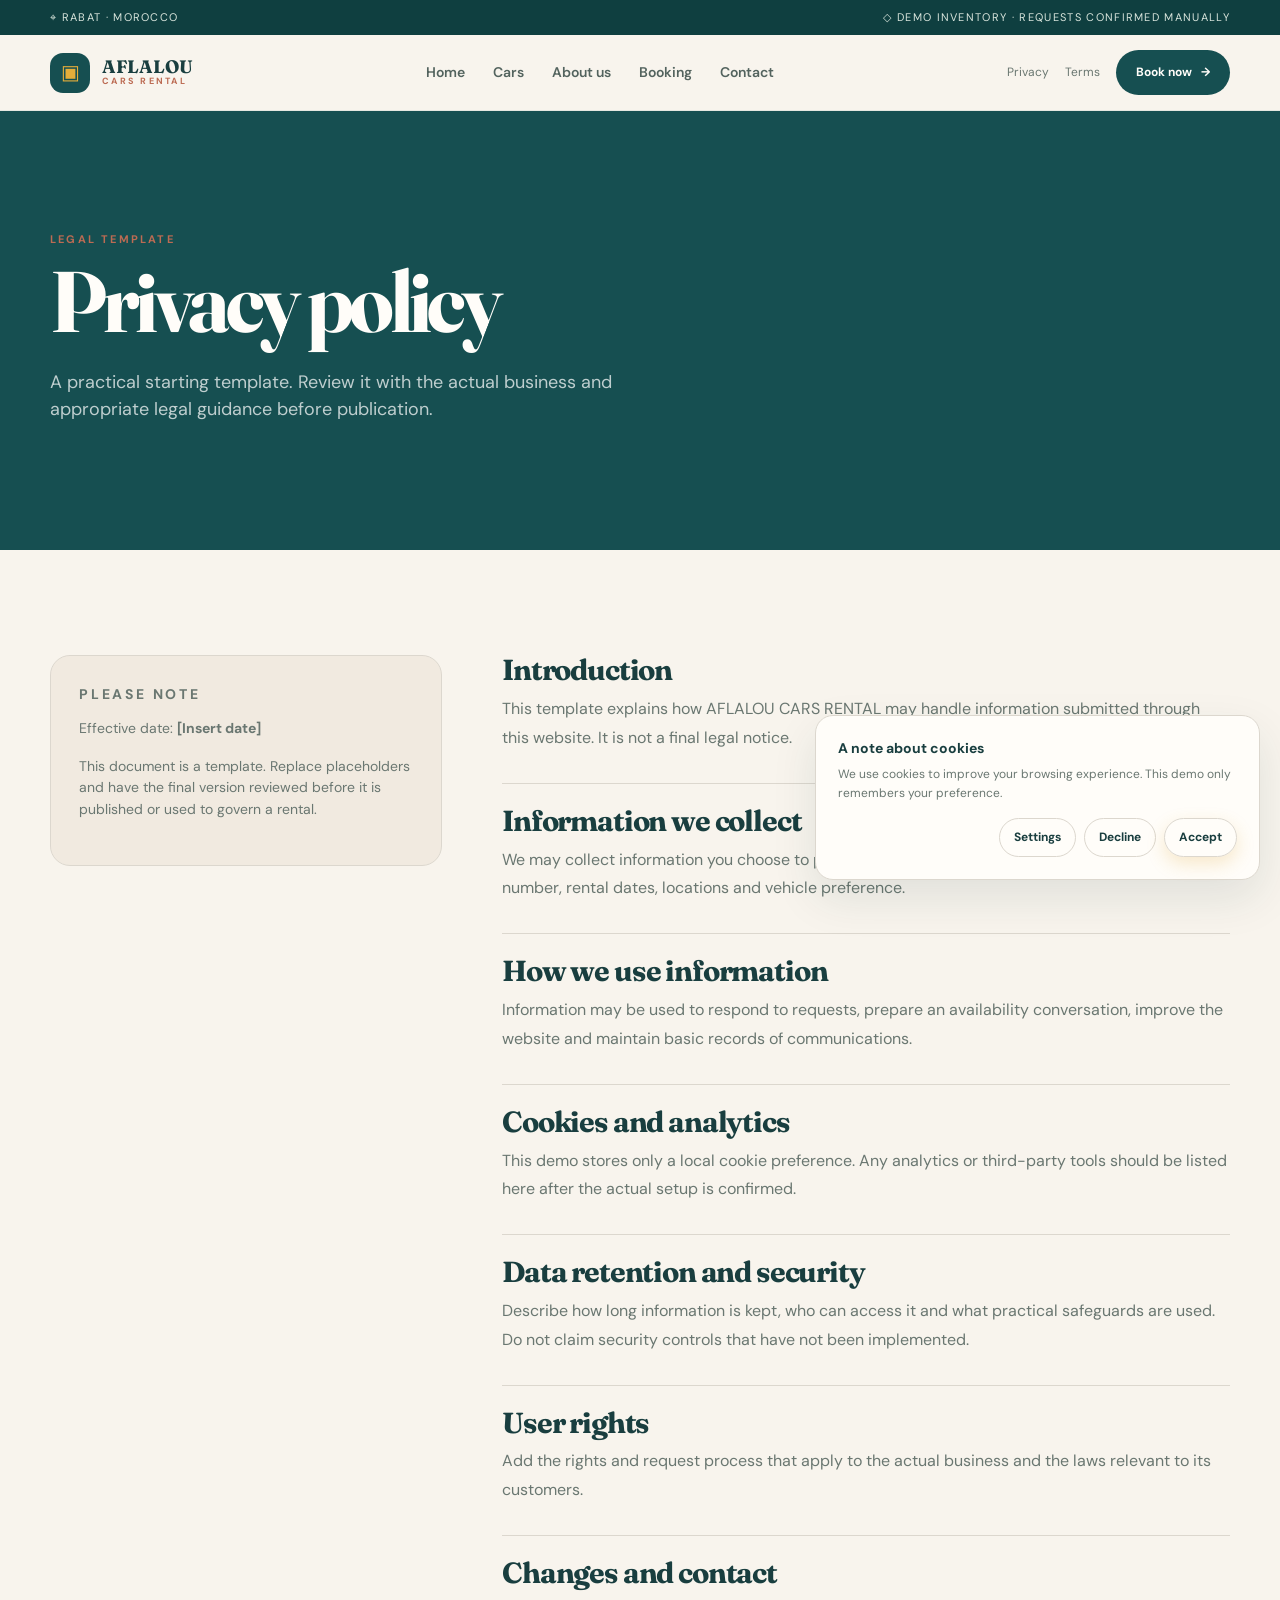
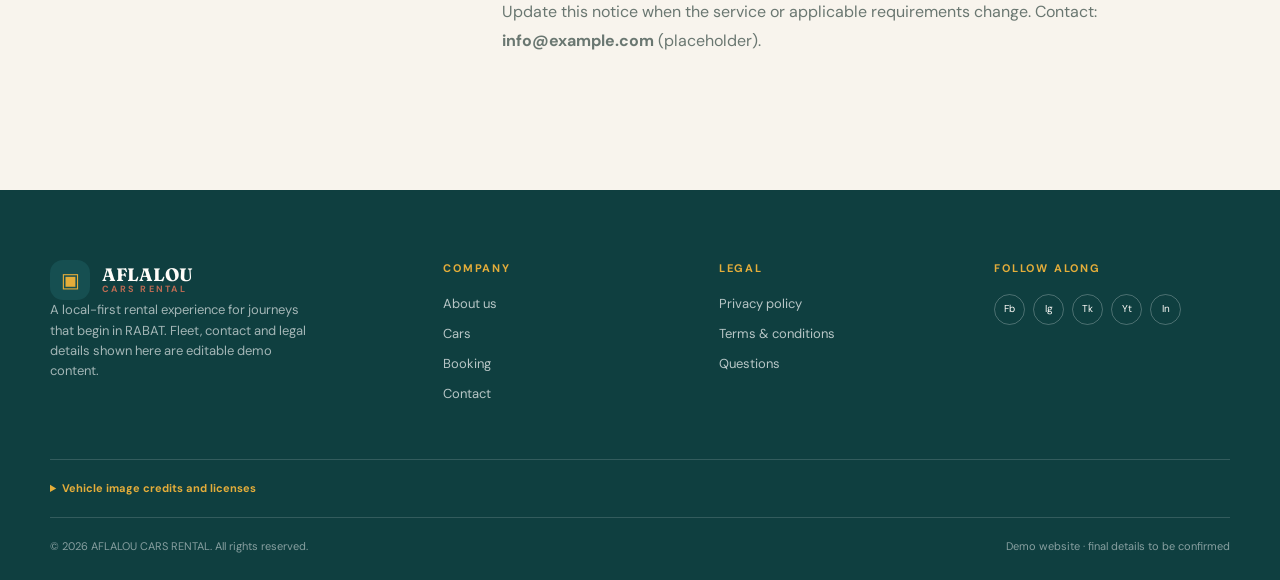
==== privacy-policy.html @ 44a43e71 "Add files via upload" ====
<!doctype html>
<html lang="en">
<head><meta charset="utf-8"><meta name="viewport" content="width=device-width, initial-scale=1"><meta name="description" content="Editable privacy policy template for the AFLALOU CARS RENTAL website."><title>Privacy policy | AFLALOU CARS RENTAL</title><link rel="stylesheet" href="css/style.css"></head>
<body data-page="legal"><div id="site-header"></div><main><section class="page-hero"><div class="container"><p class="eyebrow">Legal template</p><h1>Privacy policy</h1><p>A practical starting template. Review it with the actual business and appropriate legal guidance before publication.</p></div></section><section class="section"><div class="container legal-layout"><aside class="notice-card"><p class="eyebrow">Please note</p><p>Effective date: <strong>[Insert date]</strong></p><p>This document is a template. Replace placeholders and have the final version reviewed before it is published or used to govern a rental.</p></aside><div class="legal-copy"><h2>Introduction</h2><p>This template explains how AFLALOU CARS RENTAL may handle information submitted through this website. It is not a final legal notice.</p><h2>Information we collect</h2><p>We may collect information you choose to provide, such as your name, email address, phone number, rental dates, locations and vehicle preference.</p><h2>How we use information</h2><p>Information may be used to respond to requests, prepare an availability conversation, improve the website and maintain basic records of communications.</p><h2>Cookies and analytics</h2><p>This demo stores only a local cookie preference. Any analytics or third-party tools should be listed here after the actual setup is confirmed.</p><h2>Data retention and security</h2><p>Describe how long information is kept, who can access it and what practical safeguards are used. Do not claim security controls that have not been implemented.</p><h2>User rights</h2><p>Add the rights and request process that apply to the actual business and the laws relevant to its customers.</p><h2>Changes and contact</h2><p>Update this notice when the service or applicable requirements change. Contact: <strong>info@example.com</strong> (placeholder).</p></div></div></section></main><div id="site-footer"></div><div id="cookie-banner" class="cookie-banner" hidden><strong>A note about cookies</strong><p>We use cookies to improve your browsing experience. This demo only remembers your preference.</p><div><button class="button button-small" data-cookie="settings">Settings</button><button class="button button-small" data-cookie="decline">Decline</button><button class="button button-small button-gold" data-cookie="accept">Accept</button></div></div><script src="js/script.js"></script></body></html>
---- css/style.css ----
@import url('https://fonts.googleapis.com/css2?family=DM+Sans:wght@400;500;600;700&family=Fraunces:opsz,wght@9..144,600;9..144,700&display=swap');

:root{--ink:#164f51;--ink-deep:#0f3f40;--gold:#e4ad3a;--gold-light:#f0c65d;--clay:#bc6b53;--paper:#f8f4ed;--paper-2:#f1eae0;--text:#193e3f;--muted:#6a7771;--line:#dcd7ce;--white:#fffdf9;--shadow:0 18px 45px rgba(16,55,54,.1);--display:Fraunces,Georgia,serif;--sans:'DM Sans',Arial,sans-serif}
*{box-sizing:border-box}html{scroll-behavior:smooth}body{margin:0;background:var(--paper);color:var(--text);font-family:var(--sans);line-height:1.55;overflow-x:hidden}img{display:block;max-width:100%}a{color:inherit;text-decoration:none}button,input,select,textarea{font:inherit}button{cursor:pointer}p{margin:0 0 1rem}.container{width:min(1180px,calc(100% - 40px));margin:auto}.topbar{background:var(--ink-deep);color:#d9e5dc;font-size:11px;letter-spacing:.12em;text-transform:uppercase}.topbar-inner{display:flex;justify-content:space-between;padding:9px 0}.site-header{position:sticky;top:0;z-index:20;background:rgba(248,244,237,.96);border-bottom:1px solid rgba(22,79,81,.08);backdrop-filter:blur(12px)}.nav-inner{display:flex;align-items:center;justify-content:space-between;gap:20px;min-height:75px}.brand{display:flex;align-items:center;gap:12px}.brand-mark{display:grid;place-items:center;width:40px;height:40px;border-radius:13px;background:var(--ink);color:var(--gold);font-size:20px}.brand-name{font-family:var(--display);font-weight:700;font-size:18px;line-height:1.05}.brand-name small{display:block;color:var(--clay);font-family:var(--sans);font-size:9px;letter-spacing:.25em;text-transform:uppercase}.nav-links{display:flex;align-items:center;gap:28px;font-size:14px;font-weight:600;color:#53635e}.nav-links a:hover,.nav-links a.active{color:var(--clay)}.nav-legal{display:flex;align-items:center;gap:16px;font-size:12px;color:var(--muted)}.menu-button{display:none;width:42px;height:42px;border:1px solid var(--line);border-radius:50%;background:transparent;color:var(--ink);font-size:22px}.mobile-menu{display:none}.button{display:inline-flex;align-items:center;justify-content:center;gap:9px;border:0;border-radius:999px;padding:13px 20px;font-weight:700;transition:transform .2s,background .2s,box-shadow .2s}.button:hover{transform:translateY(-2px)}.button-gold{background:var(--gold);color:var(--ink-deep);box-shadow:0 7px 18px rgba(218,160,40,.22)}.button-gold:hover{background:var(--gold-light)}.button-ink{background:var(--ink);color:var(--white)}.button-ink:hover{background:var(--ink-deep)}.button-ghost{border:1px solid rgba(255,255,255,.35);color:var(--white);background:transparent}.button-ghost:hover{background:rgba(255,255,255,.1)}.button-small{padding:9px 14px;border:1px solid var(--line);background:transparent;color:var(--text);font-size:12px}.eyebrow{margin-bottom:12px;color:var(--clay);font-size:11px;font-weight:700;letter-spacing:.2em;text-transform:uppercase}.hero{position:relative;overflow:hidden;background:linear-gradient(90deg,rgba(15,63,64,.97) 0%,rgba(15,63,64,.79) 48%,rgba(15,63,64,.38)),url('../assets/images/cars/dacia-duster-iii.jpg') center/cover; color:var(--white)}.hero-grid{display:grid;grid-template-columns:1.1fr .9fr;align-items:center;min-height:635px;gap:70px}.hero h1,.page-hero h1{margin:0;font-family:var(--display);font-size:clamp(55px,7vw,94px);line-height:.97;letter-spacing:-.05em}.hero h1 em{color:var(--gold);font-style:normal}.hero-text{max-width:560px;margin:28px 0;color:rgba(255,253,249,.74);font-size:18px}.actions{display:flex;flex-wrap:wrap;gap:12px}.hero-note{max-width:300px;margin-left:auto;border:1px solid rgba(255,255,255,.2);border-radius:20px;padding:24px;background:rgba(15,63,64,.3);backdrop-filter:blur(8px)}.hero-note .eyebrow{color:var(--gold)}.display-small{font-family:var(--display);font-size:27px;line-height:1.12}.hero-note small{color:rgba(255,255,255,.58)}.booking-strip{position:relative;z-index:2;margin-top:-35px}.booking-strip .container{background:var(--white);border:1px solid var(--line);border-radius:20px;padding:22px;box-shadow:var(--shadow)}.section-heading{display:flex;align-items:end;justify-content:space-between;gap:24px;margin-bottom:35px}.section-heading.compact{align-items:start;margin-bottom:18px}.section-heading.centered{display:block;text-align:center;max-width:650px;margin-left:auto;margin-right:auto}.section-heading h2,.section h2,.cta-section h2{margin:0 0 12px;font-family:var(--display);font-size:clamp(36px,4.5vw,60px);line-height:1.03;letter-spacing:-.04em}.section-heading p:not(.eyebrow){max-width:600px;color:var(--muted)}.quick-form{display:grid;grid-template-columns:1.1fr 1.1fr 1fr 1fr 1fr auto;gap:10px;align-items:end}.quick-form label,.filter-bar label,.form-card label{display:grid;gap:7px;color:var(--muted);font-size:11px;font-weight:700;letter-spacing:.04em}.quick-form input,.quick-form select,.filter-bar input,.filter-bar select,.form-card input,.form-card select,.form-card textarea{width:100%;border:1px solid var(--line);border-radius:12px;background:var(--paper);color:var(--text);padding:12px 13px;outline:none}.quick-form input:focus,.quick-form select:focus,.filter-bar input:focus,.filter-bar select:focus,.form-card input:focus,.form-card select:focus,.form-card textarea:focus{border-color:var(--clay);box-shadow:0 0 0 3px rgba(188,107,83,.13)}.form-message{min-height:20px;margin:10px 0 0;color:var(--clay);font-size:13px}.section{padding:105px 0}.section-tint{background:var(--paper-2)}.section-dark{background:var(--ink);color:var(--white)}.text-link{color:var(--clay);font-size:13px;font-weight:700;white-space:nowrap}.text-link span{margin-left:6px}.car-grid{display:grid;grid-template-columns:repeat(3,1fr);gap:20px}.car-card{overflow:hidden;border:1px solid var(--line);border-radius:18px;background:var(--white);transition:transform .25s,box-shadow .25s}.car-card:hover{transform:translateY(-5px);box-shadow:var(--shadow)}.car-image{position:relative;aspect-ratio:1.35;overflow:hidden;background:var(--paper-2)}.car-image img{width:100%;height:100%;object-fit:cover;transition:transform .5s}.car-card:hover .car-image img{transform:scale(1.04)}.car-tag{position:absolute;top:14px;left:14px;border-radius:999px;padding:6px 10px;background:rgba(255,253,249,.9);color:var(--ink);font-size:10px;font-weight:700;letter-spacing:.12em;text-transform:uppercase}.car-body{padding:20px}.car-body h3{margin:0;font-family:var(--display);font-size:27px;line-height:1.05}.car-category{margin:5px 0 16px;color:var(--clay);font-size:12px;font-weight:700}.car-specs{display:flex;flex-wrap:wrap;gap:8px;margin-bottom:20px}.car-specs span{padding:5px 8px;border-radius:6px;background:var(--paper-2);color:var(--muted);font-size:11px}.car-footer{display:flex;align-items:end;justify-content:space-between;gap:12px;border-top:1px solid var(--line);padding-top:14px}.price strong{display:block;font-family:var(--display);font-size:25px}.price small{color:var(--muted);font-size:11px}.card-actions{display:flex;gap:8px}.card-actions button{border:0;background:transparent;color:var(--clay);font-size:12px;font-weight:700}.card-actions .book-link{padding:9px 12px;border-radius:999px;background:var(--ink);color:var(--white)}.feature-grid{display:grid;grid-template-columns:repeat(4,1fr);gap:16px}.feature-card{padding:26px;border:1px solid var(--line);border-radius:16px;background:var(--white)}.feature-icon{display:grid;place-items:center;width:38px;height:38px;margin-bottom:28px;border-radius:11px;background:var(--gold);color:var(--ink);font-weight:700}.feature-card h3,.steps h3{margin:0 0 8px;font-family:var(--display);font-size:24px}.feature-card p,.steps p{margin:0;color:var(--muted);font-size:14px}.split-section{display:grid;grid-template-columns:1fr 1fr;gap:80px;align-items:center}.lead{color:var(--muted);font-size:17px;line-height:1.75}.steps{display:grid;gap:20px}.steps article{display:grid;grid-template-columns:54px 1fr;gap:18px;align-items:start;padding:20px 0;border-bottom:1px solid var(--line)}.steps article>span{font-family:var(--display);font-size:25px;color:var(--gold)}.about-preview .lead,.section-dark .lead{color:rgba(255,255,255,.68)}.image-card{position:relative;overflow:hidden;min-height:430px;border-radius:22px;background:var(--ink-deep)}.image-card img{width:100%;height:100%;min-height:430px;object-fit:cover;opacity:.78}.image-caption{position:absolute;right:24px;bottom:24px;left:24px;color:var(--white)}.image-caption span{display:block;margin-bottom:8px;color:var(--gold);font-size:11px;font-weight:700;letter-spacing:.17em;text-transform:uppercase}.image-caption strong{font-family:var(--display);font-size:36px;line-height:1}.stats{display:flex;gap:55px;border-top:1px solid rgba(255,255,255,.16);margin:30px 0;padding-top:24px}.stats strong,.stats-large strong{display:block;color:var(--gold);font-family:var(--display);font-size:42px}.stats small,.stats-large span{display:block;color:rgba(255,255,255,.62);font-size:12px}.faq-layout{display:grid;grid-template-columns:.8fr 1.2fr;gap:80px}.faq-list details{border-top:1px solid var(--line);padding:20px 0}.faq-list summary{display:flex;justify-content:space-between;cursor:pointer;font-family:var(--display);font-size:22px;list-style:none}.faq-list summary::-webkit-details-marker{display:none}.faq-list details[open] summary span{transform:rotate(45deg)}.faq-list summary span{font-family:var(--sans);font-size:24px;transition:transform .2s}.faq-list details p{max-width:600px;margin:15px 30px 0 0;color:var(--muted)}.cta-section{background:var(--gold);padding:65px 0}.cta-inner{display:flex;align-items:center;justify-content:space-between;gap:30px}.cta-section h2{max-width:650px;color:var(--ink);font-size:48px}.page-hero{padding:120px 0 110px;background:var(--ink);color:var(--white)}.page-hero h1{max-width:800px;font-size:clamp(52px,7vw,86px)}.page-hero p:not(.eyebrow){max-width:640px;margin-top:25px;color:rgba(255,255,255,.72);font-size:18px}.filter-bar{display:grid;grid-template-columns:1.4fr repeat(4,1fr);gap:10px;padding:18px;border:1px solid var(--line);border-radius:16px;background:var(--white);box-shadow:var(--shadow);margin-bottom:40px}.results-count{margin-bottom:20px;color:var(--muted);font-size:13px}.booking-layout,.contact-layout{display:grid;grid-template-columns:1.15fr .85fr;align-items:start;gap:30px}.form-card,.estimate-card,.notice-card{border:1px solid var(--line);border-radius:20px;background:var(--white);padding:28px;box-shadow:0 10px 25px rgba(16,55,54,.04)}.form-card{display:grid;gap:17px}.form-card-heading{display:flex;gap:15px;align-items:center;margin-bottom:10px}.form-card-heading h2{font-size:34px;margin:0 0 3px}.form-card-heading p{margin:0;color:var(--muted);font-size:12px}.number-badge{display:grid;place-items:center;width:38px;height:38px;border-radius:50%;background:var(--ink);color:var(--gold);font-weight:700}.form-grid{display:grid;grid-template-columns:1fr 1fr;gap:16px}.check-row{display:flex!important;grid-template-columns:none!important;align-items:flex-start;gap:10px}.check-row input{width:17px;margin-top:3px}.check-row a{color:var(--clay);text-decoration:underline}.estimate-card{position:sticky;top:100px;background:var(--ink);color:var(--white)}.estimate-card h2{font-size:35px;color:var(--white)}.estimate-row,.estimate-total{display:flex;justify-content:space-between;gap:20px;padding:16px 0;border-bottom:1px solid rgba(255,255,255,.15);font-size:14px}.estimate-row span{color:rgba(255,255,255,.6)}.estimate-total{align-items:end;padding-top:25px;border:0}.estimate-total strong{color:var(--gold);font-family:var(--display);font-size:32px}.fine-print{color:rgba(255,255,255,.58);font-size:12px}.error-message{min-height:20px;margin:0;color:#b04d44;font-size:13px}.contact-details h2{max-width:440px}.contact-item{display:flex;gap:15px;margin-top:28px}.contact-item>span{display:grid;place-items:center;width:37px;height:37px;border-radius:11px;background:var(--gold);color:var(--ink);font-weight:700}.contact-item strong{display:block}.contact-item p{margin:3px 0 0;color:var(--muted);font-size:14px}.muted{color:var(--muted);font-weight:400}.legal-layout{display:grid;grid-template-columns:.7fr 1.3fr;gap:60px;align-items:start}.notice-card{position:sticky;top:100px;background:var(--paper-2);box-shadow:none}.notice-card p{color:var(--muted);font-size:14px}.legal-copy h2{margin:0 0 10px;padding-top:22px;border-top:1px solid var(--line);font-family:var(--display);font-size:29px}.legal-copy h2:first-child{padding-top:0;border-top:0}.legal-copy p{margin:0 0 30px;color:var(--muted);line-height:1.8}.stats-large{display:grid;grid-template-columns:repeat(4,1fr);gap:20px}.stats-large>div{padding:25px;border-top:2px solid var(--gold)}.stats-large span{color:var(--muted)}.stats-large small{font-size:11px}.site-footer{background:var(--ink-deep);color:var(--white);padding:70px 0 25px}.footer-grid{display:grid;grid-template-columns:1.5fr repeat(3,1fr);gap:40px;padding-bottom:55px}.footer-copy{max-width:270px;color:rgba(255,255,255,.62);font-size:13px}.footer-title{margin-bottom:16px;color:var(--gold);font-size:11px;font-weight:700;letter-spacing:.16em;text-transform:uppercase}.footer-links{display:grid;gap:10px;color:rgba(255,255,255,.7);font-size:13px}.footer-links a:hover{color:var(--gold)}.social-links{display:flex;flex-wrap:wrap;gap:8px}.social-links a{display:grid;place-items:center;width:31px;height:31px;border:1px solid rgba(255,255,255,.25);border-radius:50%;font-size:10px}.social-links a:hover{background:var(--gold);color:var(--ink)}.footer-bottom{display:flex;justify-content:space-between;gap:20px;border-top:1px solid rgba(255,255,255,.15);padding-top:20px;color:rgba(255,255,255,.5);font-size:11px}.cookie-banner{position:fixed;right:20px;bottom:20px;z-index:50;width:min(445px,calc(100% - 30px));padding:22px;border:1px solid var(--line);border-radius:18px;background:var(--white);box-shadow:var(--shadow);font-size:13px}.cookie-banner strong{display:block;font-size:14px}.cookie-banner p{margin:6px 0 16px;color:var(--muted);font-size:12px}.cookie-banner>div{display:flex;justify-content:flex-end;gap:8px}.modal-backdrop{position:fixed;inset:0;z-index:60;display:grid;place-items:center;padding:20px;background:rgba(15,63,64,.74)}.modal{width:min(720px,100%);max-height:90vh;overflow:auto;border-radius:22px;background:var(--white);box-shadow:var(--shadow)}.modal-image{width:100%;height:260px;object-fit:cover}.modal-body{padding:25px}.modal-close{float:right;width:34px;height:34px;border:1px solid var(--line);border-radius:50%;background:transparent;color:var(--ink);font-size:20px}.modal h2{margin:0;font-family:var(--display);font-size:42px;line-height:1}.modal-meta{display:flex;flex-wrap:wrap;gap:8px;margin:18px 0}.modal-meta span{border-radius:7px;background:var(--paper-2);padding:7px 9px;color:var(--muted);font-size:12px}.empty-state{grid-column:1/-1;padding:55px;border:1px dashed var(--line);border-radius:16px;text-align:center;color:var(--muted)}
@media(max-width:1000px){.nav-links{gap:16px}.nav-legal{display:none}.quick-form{grid-template-columns:repeat(3,1fr)}.quick-form .button{width:100%}.car-grid{grid-template-columns:repeat(2,1fr)}.feature-grid{grid-template-columns:repeat(2,1fr)}.filter-bar{grid-template-columns:repeat(2,1fr)}.filter-bar label:first-child{grid-column:1/-1}.footer-grid{grid-template-columns:1.5fr repeat(2,1fr)}}
@media(max-width:700px){.container{width:min(560px,calc(100% - 28px));max-width:100%}.topbar{display:none}.nav-inner{min-height:70px}.nav-links,.nav-legal{display:none}.menu-button{display:block}.mobile-menu{position:absolute;top:70px;right:14px;left:14px;display:none;padding:12px;border:1px solid var(--line);border-radius:16px;background:var(--white);box-shadow:var(--shadow)}.mobile-menu.open{display:grid;gap:4px}.mobile-menu a{padding:11px;border-radius:9px;font-weight:600}.mobile-menu a:hover{background:var(--paper-2)}.hero-grid{display:block;min-height:625px;padding:85px 0 120px}.hero h1,.page-hero h1{font-size:clamp(48px,14vw,76px)}.hero-text{font-size:16px}.hero-note{display:none}.booking-strip{margin-top:-26px}.booking-strip .container{padding:18px}.quick-form{grid-template-columns:1fr 1fr}.quick-form label:nth-child(3),.quick-form label:nth-child(4),.quick-form label:nth-child(5),.quick-form .button{grid-column:1/-1}.section{padding:75px 0}.section-heading{display:block}.section-heading .text-link{display:inline-block;margin-top:10px}.section-heading h2,.section h2{font-size:42px}.car-grid,.feature-grid{grid-template-columns:1fr}.split-section,.faq-layout,.booking-layout,.contact-layout,.legal-layout{grid-template-columns:1fr;gap:35px}.image-card,.image-card img{min-height:330px}.cta-inner{display:block}.cta-section h2{font-size:40px;margin-bottom:24px}.page-hero{padding:82px 0 75px}.filter-bar{grid-template-columns:1fr}.filter-bar label:first-child{grid-column:auto}.form-grid{grid-template-columns:1fr}.estimate-card,.notice-card{position:static}.stats-large{grid-template-columns:repeat(2,minmax(0,1fr));}.stats-large div{min-width:0}.footer-grid{grid-template-columns:1fr 1fr;gap:32px}.footer-grid>div:first-child{grid-column:1/-1}.footer-bottom{display:block}.footer-bottom span{display:block;margin-top:8px}.cookie-banner{right:14px;bottom:14px;width:calc(100% - 28px)}.cookie-banner>div{justify-content:stretch}.cookie-banner button{flex:1}.modal-image{height:200px}}

/* Single-page navigation and verified local image overrides. */
.anchor-section{scroll-margin-top:74px}
#site-header{position:sticky;top:-35px;z-index:20}
.car-image img,.modal-image{object-fit:contain}
.success-panel .fine-print,.success-panel .estimate-row span{color:var(--muted)}
@media(max-width:700px){#site-header{top:0}}
@media(max-width:360px){.container{width:calc(100% - 20px)}.quick-form{grid-template-columns:1fr}.quick-form label:nth-child(1),.quick-form label:nth-child(2),.quick-form label:nth-child(3),.quick-form label:nth-child(4),.quick-form label:nth-child(5),.quick-form .button{grid-column:1/-1}.stats-large{grid-template-columns:1fr}.cookie-banner button{flex:1 1 100%}.cookie-banner>div{display:grid;grid-template-columns:1fr}.booking-strip .container,.contact-layout,.legal-layout,.booking-layout{padding-left:14px;padding-right:14px}}@media(prefers-reduced-motion:reduce){html{scroll-behavior:auto}}
.hero{background:linear-gradient(90deg,rgba(15,63,64,.97) 0%,rgba(15,63,64,.79) 48%,rgba(15,63,64,.38)),url('../assets/images/cars/dacia-duster-iii.jpg') center/cover}
.car-image.image-unavailable::after,.modal.image-unavailable::before{content:'Image temporarily unavailable';display:grid;place-items:center;min-height:180px;padding:25px;color:var(--muted);text-align:center}
.photo-credit{color:var(--muted);font-size:11px}.photo-credit a{text-decoration:underline}
.image-credits{border-top:1px solid rgba(255,255,255,.15);padding:20px 0;color:rgba(255,255,255,.62);font-size:11px}.image-credits summary{cursor:pointer;color:var(--gold);font-weight:700}.image-credits ul{columns:2;margin:16px 0;padding-left:18px}.image-credits li{break-inside:avoid;margin-bottom:7px}.image-credits a{text-decoration:underline}.image-credits p{margin:8px 0 0}
@media(max-width:700px){.anchor-section{scroll-margin-top:70px}.image-credits ul{columns:1}}
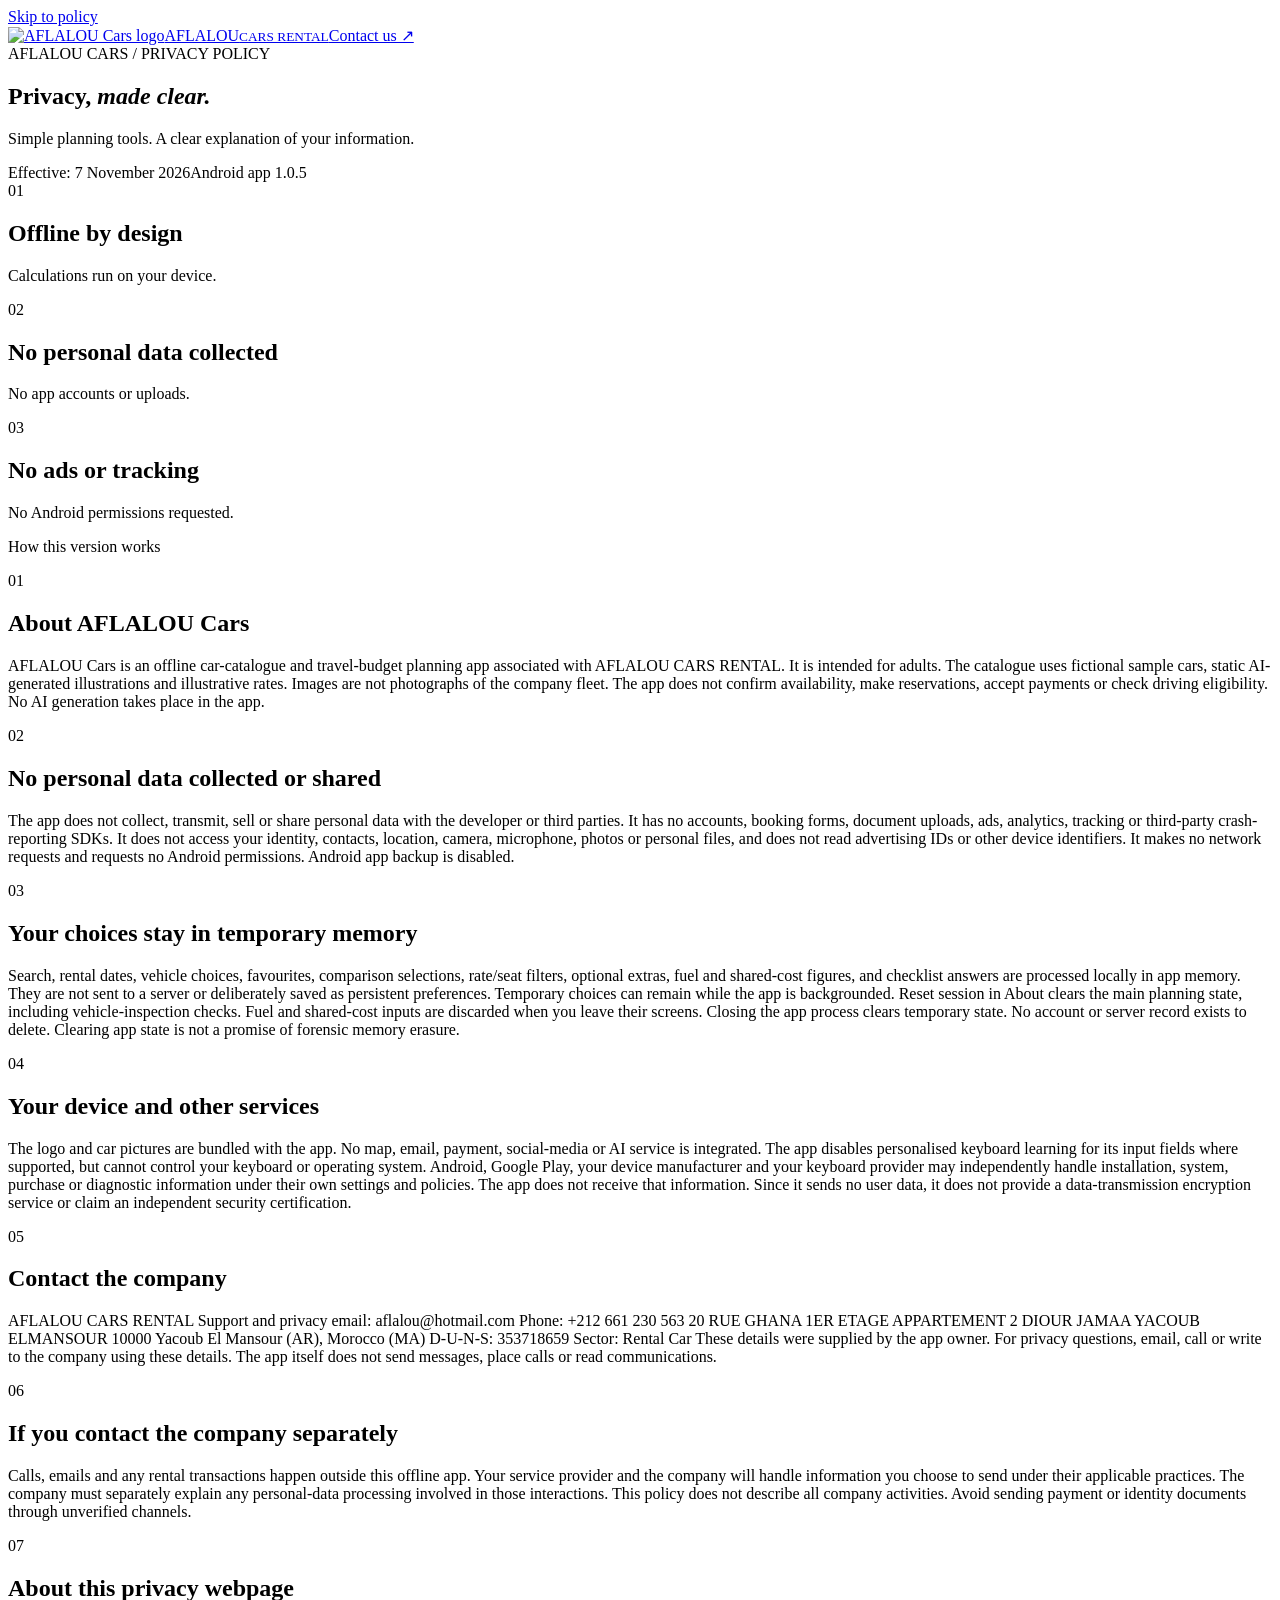
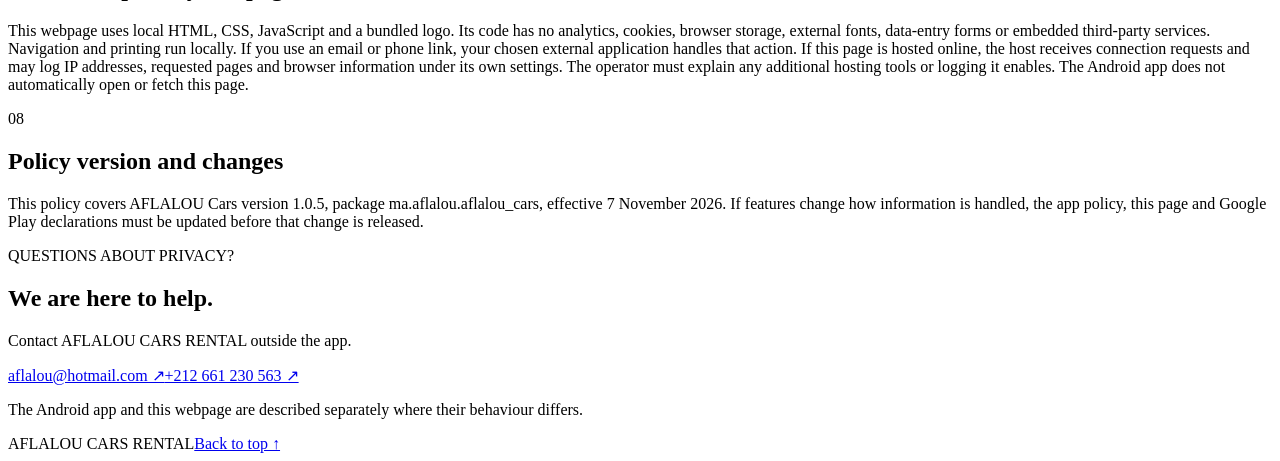
==== commit 364d41ac: "Add files via upload" ====
--- a/privacy-policy.html
+++ b/privacy-policy.html
@@ -1,4 +1,10 @@
-<!doctype html>
-<html lang="en">
-<head><meta charset="utf-8"><meta name="viewport" content="width=device-width, initial-scale=1"><meta name="description" content="Editable privacy policy template for the AFLALOU CARS RENTAL website."><title>Privacy policy | AFLALOU CARS RENTAL</title><link rel="stylesheet" href="css/style.css"></head>
-<body data-page="legal"><div id="site-header"></div><main><section class="page-hero"><div class="container"><p class="eyebrow">Legal template</p><h1>Privacy policy</h1><p>A practical starting template. Review it with the actual business and appropriate legal guidance before publication.</p></div></section><section class="section"><div class="container legal-layout"><aside class="notice-card"><p class="eyebrow">Please note</p><p>Effective date: <strong>[Insert date]</strong></p><p>This document is a template. Replace placeholders and have the final version reviewed before it is published or used to govern a rental.</p></aside><div class="legal-copy"><h2>Introduction</h2><p>This template explains how AFLALOU CARS RENTAL may handle information submitted through this website. It is not a final legal notice.</p><h2>Information we collect</h2><p>We may collect information you choose to provide, such as your name, email address, phone number, rental dates, locations and vehicle preference.</p><h2>How we use information</h2><p>Information may be used to respond to requests, prepare an availability conversation, improve the website and maintain basic records of communications.</p><h2>Cookies and analytics</h2><p>This demo stores only a local cookie preference. Any analytics or third-party tools should be listed here after the actual setup is confirmed.</p><h2>Data retention and security</h2><p>Describe how long information is kept, who can access it and what practical safeguards are used. Do not claim security controls that have not been implemented.</p><h2>User rights</h2><p>Add the rights and request process that apply to the actual business and the laws relevant to its customers.</p><h2>Changes and contact</h2><p>Update this notice when the service or applicable requirements change. Contact: <strong>info@example.com</strong> (placeholder).</p></div></div></section></main><div id="site-footer"></div><div id="cookie-banner" class="cookie-banner" hidden><strong>A note about cookies</strong><p>We use cookies to improve your browsing experience. This demo only remembers your preference.</p><div><button class="button button-small" data-cookie="settings">Settings</button><button class="button button-small" data-cookie="decline">Decline</button><button class="button button-small button-gold" data-cookie="accept">Accept</button></div></div><script src="js/script.js"></script></body></html>+<!doctype html><html lang="en"><head><meta charset="utf-8"><meta name="viewport" content="width=device-width,initial-scale=1"><meta name="description" content="A clear privacy policy for the offline AFLALOU Cars planning app."><meta http-equiv="Content-Security-Policy" content="default-src 'self'; script-src 'self'; style-src 'self'; img-src 'self'; connect-src 'none'; object-src 'none'; base-uri 'none'; form-action 'none'"><meta name="theme-color" content="#132b49"><title>Privacy policy | AFLALOU Cars</title><link rel="icon" href="privacy/logo.png" type="image/png"><link rel="stylesheet" href="privacy/styles.css"><script src="privacy/app.js" defer></script></head><body><a class="skip" href="#policy">Skip to policy</a><header><a class="brand" href="#top"><img src="privacy/logo.png" width="42" height="42" alt="AFLALOU Cars logo"><span>AFLALOU<small>CARS RENTAL</small></span></a><a class="contact-link" href="#contact">Contact us &nearr;</a></header><main id="top"><section class="hero"><span class="eyebrow">AFLALOU CARS / PRIVACY POLICY</span><h1>Privacy, <em>made clear.</em></h1><p>Simple planning tools. A clear explanation of your information.</p><div class="meta"><span>Effective: 7 November 2026</span><span>Android app 1.0.5</span></div></section><section class="summary" aria-label="Privacy summary"><div><span aria-hidden="true">01</span><h2>Offline by design</h2><p>Calculations run on your device.</p></div><div><span aria-hidden="true">02</span><h2>No personal data collected</h2><p>No app accounts or uploads.</p></div><div><span aria-hidden="true">03</span><h2>No ads or tracking</h2><p>No Android permissions requested.</p></div></section><div class="document-top"><p>How this version works</p><button id="print-policy" type="button" hidden>Print policy &nearr;</button></div><article id="policy"><section class="policy-section" id="scope"><div class="number">01</div><div><h2>About AFLALOU Cars</h2><p>AFLALOU Cars is an offline car-catalogue and travel-budget planning app associated with AFLALOU CARS RENTAL. It is intended for adults. The catalogue uses fictional sample cars, static AI-generated illustrations and illustrative rates. Images are not photographs of the company fleet. The app does not confirm availability, make reservations, accept payments or check driving eligibility. No AI generation takes place in the app.</p></div></section><section class="policy-section" id="collection"><div class="number">02</div><div><h2>No personal data collected or shared</h2><p>The app does not collect, transmit, sell or share personal data with the developer or third parties. It has no accounts, booking forms, document uploads, ads, analytics, tracking or third-party crash-reporting SDKs. It does not access your identity, contacts, location, camera, microphone, photos or personal files, and does not read advertising IDs or other device identifiers. It makes no network requests and requests no Android permissions. Android app backup is disabled.</p></div></section><section class="policy-section" id="local"><div class="number">03</div><div><h2>Your choices stay in temporary memory</h2><p>Search, rental dates, vehicle choices, favourites, comparison selections, rate/seat filters, optional extras, fuel and shared-cost figures, and checklist answers are processed locally in app memory. They are not sent to a server or deliberately saved as persistent preferences. Temporary choices can remain while the app is backgrounded. Reset session in About clears the main planning state, including vehicle-inspection checks. Fuel and shared-cost inputs are discarded when you leave their screens. Closing the app process clears temporary state. No account or server record exists to delete. Clearing app state is not a promise of forensic memory erasure.</p></div></section><section class="policy-section" id="device"><div class="number">04</div><div><h2>Your device and other services</h2><p>The logo and car pictures are bundled with the app. No map, email, payment, social-media or AI service is integrated. The app disables personalised keyboard learning for its input fields where supported, but cannot control your keyboard or operating system. Android, Google Play, your device manufacturer and your keyboard provider may independently handle installation, system, purchase or diagnostic information under their own settings and policies. The app does not receive that information. Since it sends no user data, it does not provide a data-transmission encryption service or claim an independent security certification.</p></div></section><section class="policy-section" id="contact"><div class="number">05</div><div><h2>Contact the company</h2><p>AFLALOU CARS RENTAL
+Support and privacy email: aflalou@hotmail.com
+Phone: +212 661 230 563
+
+20 RUE GHANA 1ER ETAGE APPARTEMENT 2 DIOUR JAMAA YACOUB ELMANSOUR 10000
+Yacoub El Mansour (AR), Morocco (MA)
+D-U-N-S: 353718659
+Sector: Rental Car
+
+These details were supplied by the app owner. For privacy questions, email, call or write to the company using these details. The app itself does not send messages, place calls or read communications.</p></div></section><section class="policy-section" id="external"><div class="number">06</div><div><h2>If you contact the company separately</h2><p>Calls, emails and any rental transactions happen outside this offline app. Your service provider and the company will handle information you choose to send under their applicable practices. The company must separately explain any personal-data processing involved in those interactions. This policy does not describe all company activities. Avoid sending payment or identity documents through unverified channels.</p></div></section><section class="policy-section" id="webpage"><div class="number">07</div><div><h2>About this privacy webpage</h2><p>This webpage uses local HTML, CSS, JavaScript and a bundled logo. Its code has no analytics, cookies, browser storage, external fonts, data-entry forms or embedded third-party services. Navigation and printing run locally. If you use an email or phone link, your chosen external application handles that action. If this page is hosted online, the host receives connection requests and may log IP addresses, requested pages and browser information under its own settings. The operator must explain any additional hosting tools or logging it enables. The Android app does not automatically open or fetch this page.</p></div></section><section class="policy-section" id="changes"><div class="number">08</div><div><h2>Policy version and changes</h2><p>This policy covers AFLALOU Cars version 1.0.5, package ma.aflalou.aflalou_cars, effective 7 November 2026. If features change how information is handled, the app policy, this page and Google Play declarations must be updated before that change is released.</p></div></section></article><section class="contact-card"><div><span class="eyebrow">QUESTIONS ABOUT PRIVACY?</span><h2>We are here to help.</h2><p>Contact AFLALOU CARS RENTAL outside the app.</p></div><div><a href="mailto:aflalou@hotmail.com">aflalou@hotmail.com &nearr;</a><a href="tel:+212661230563">+212 661 230 563 &nearr;</a></div></section><p class="closing-note">The Android app and this webpage are described separately where their behaviour differs.</p></main><footer><span>AFLALOU CARS RENTAL</span><a href="#top">Back to top &uarr;</a></footer></body></html>
